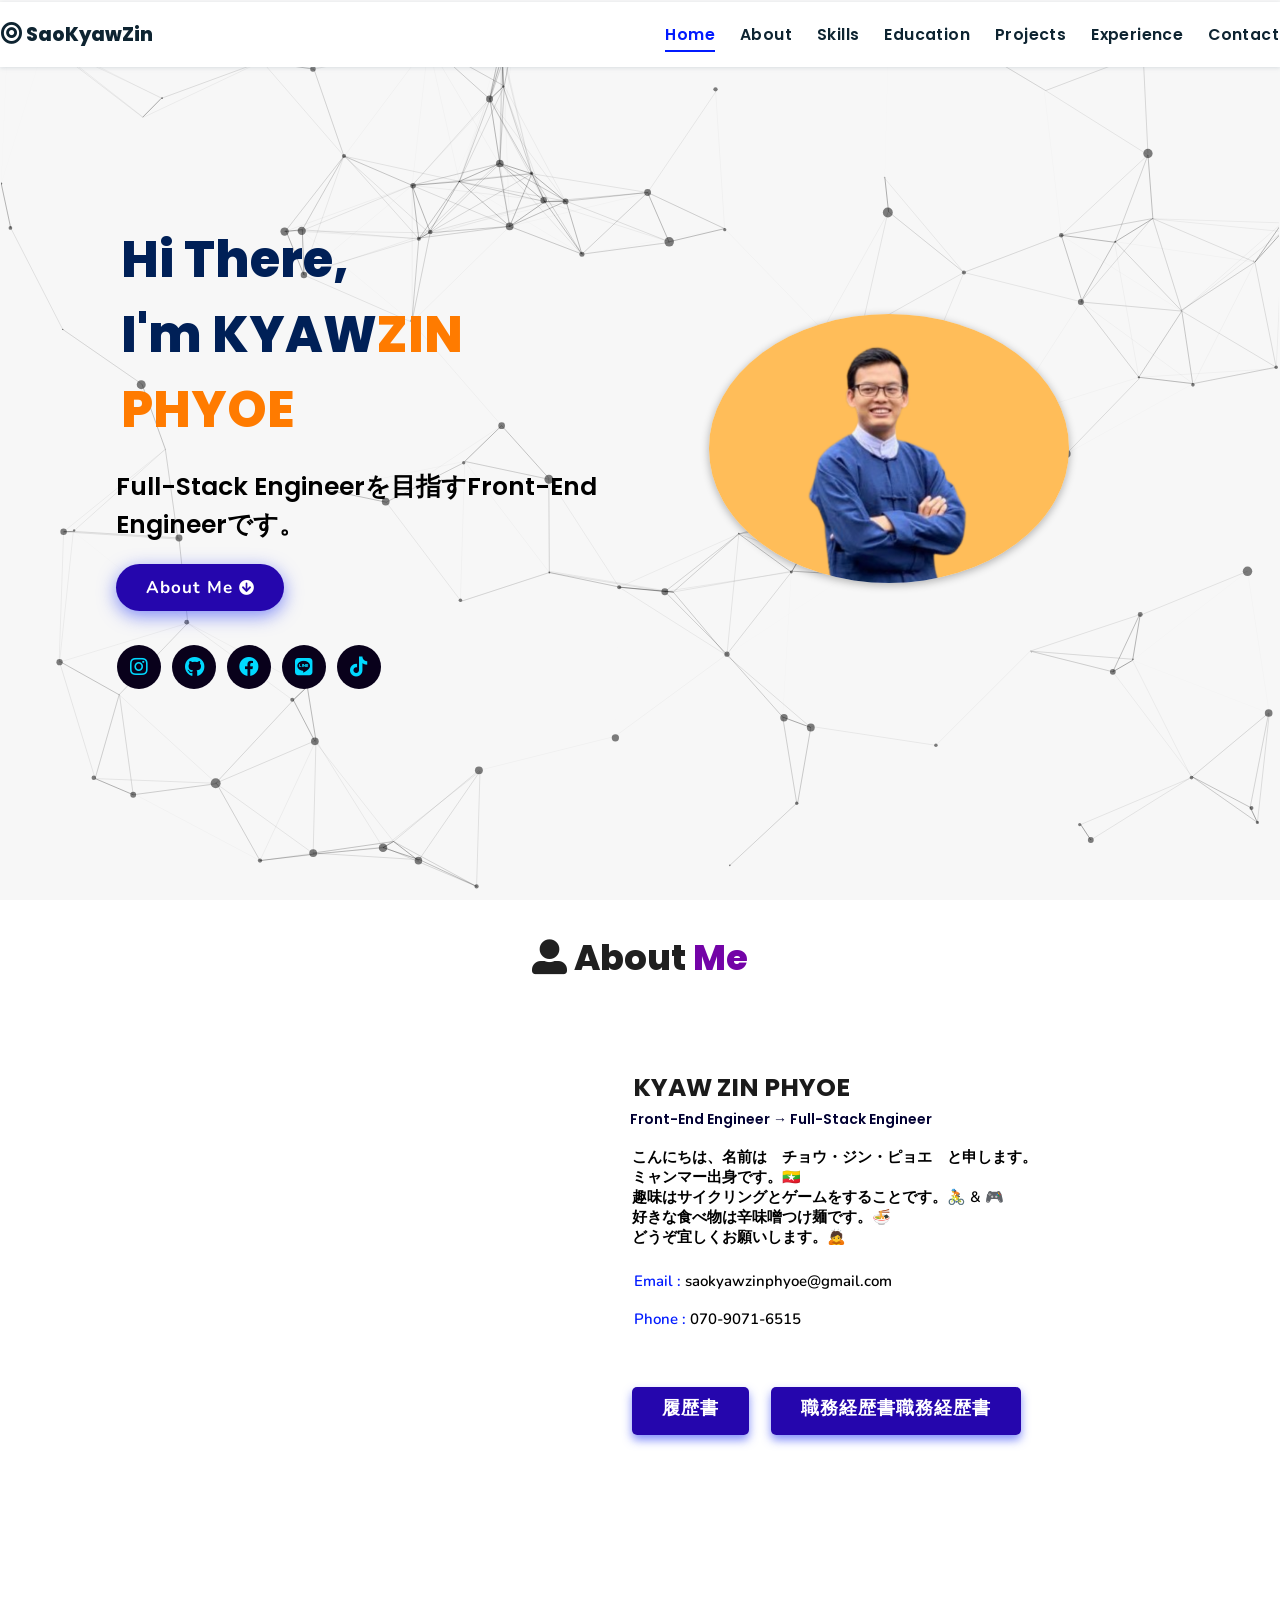
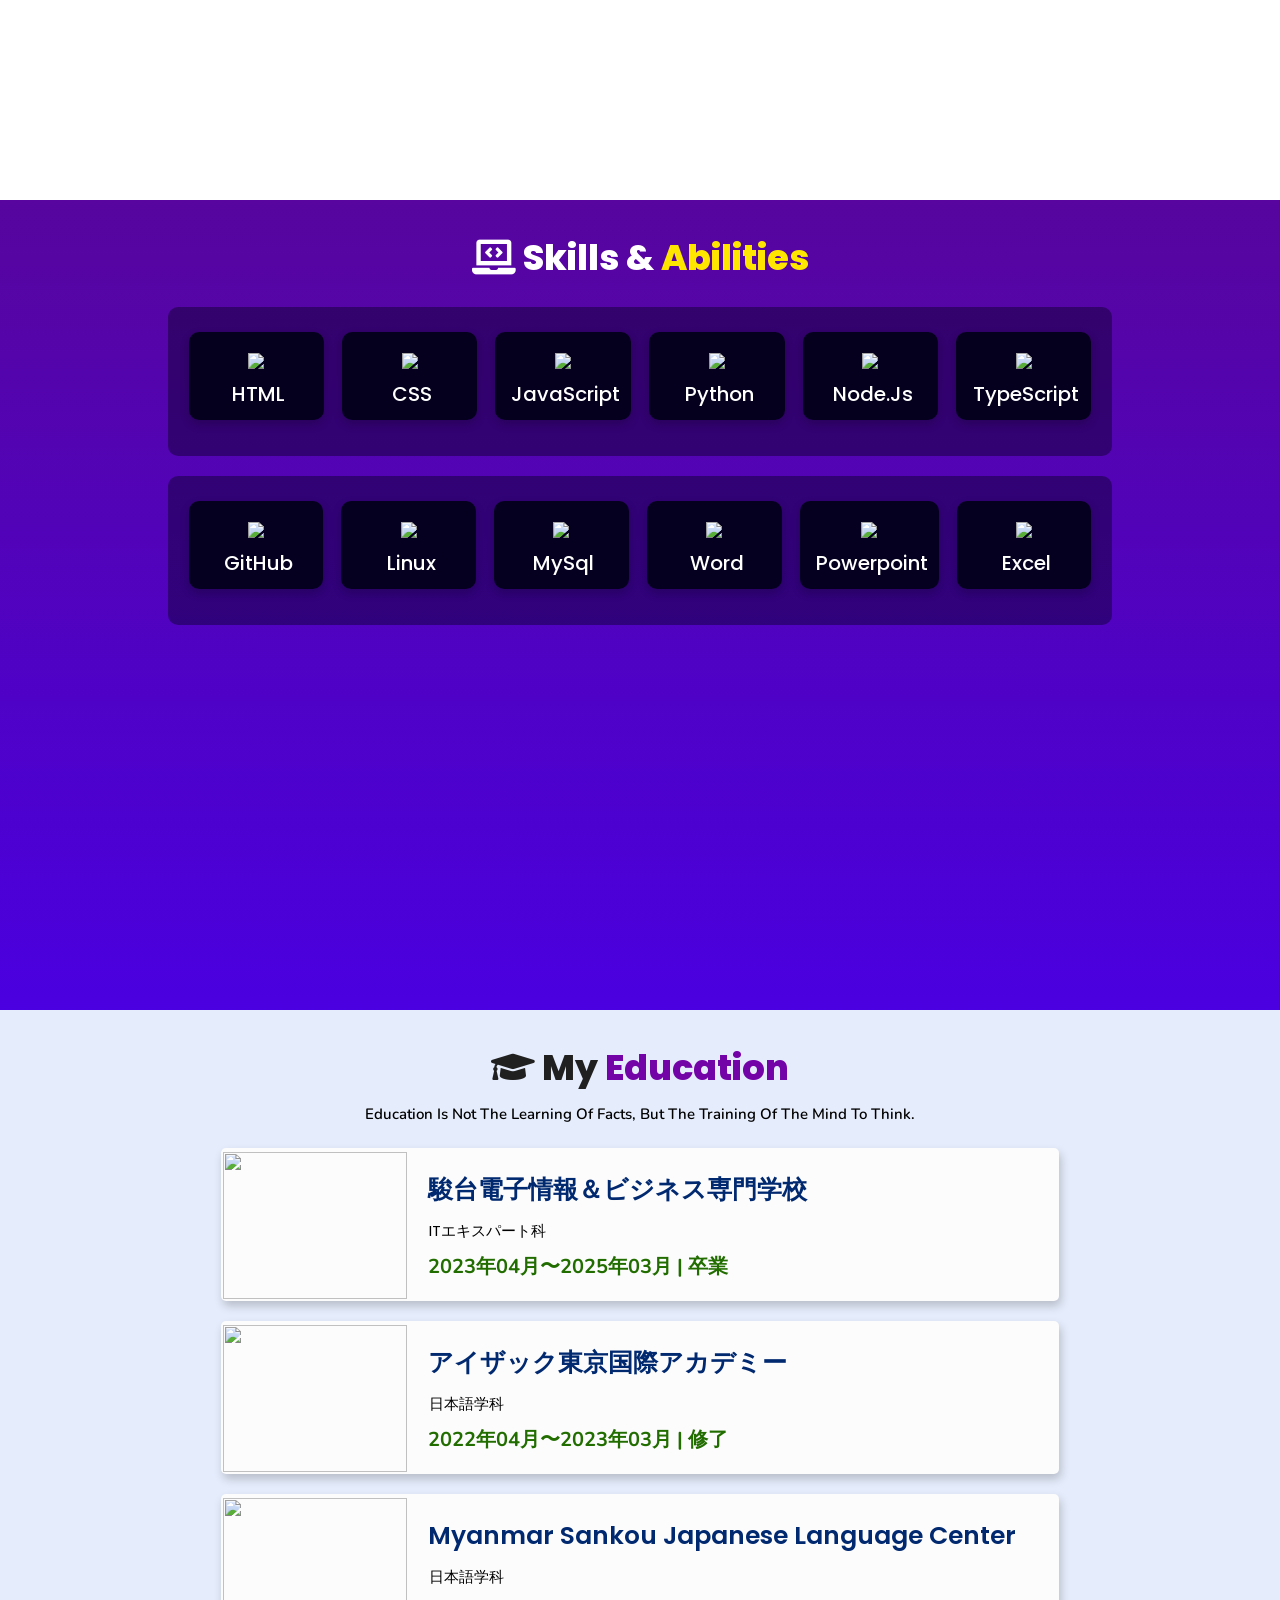
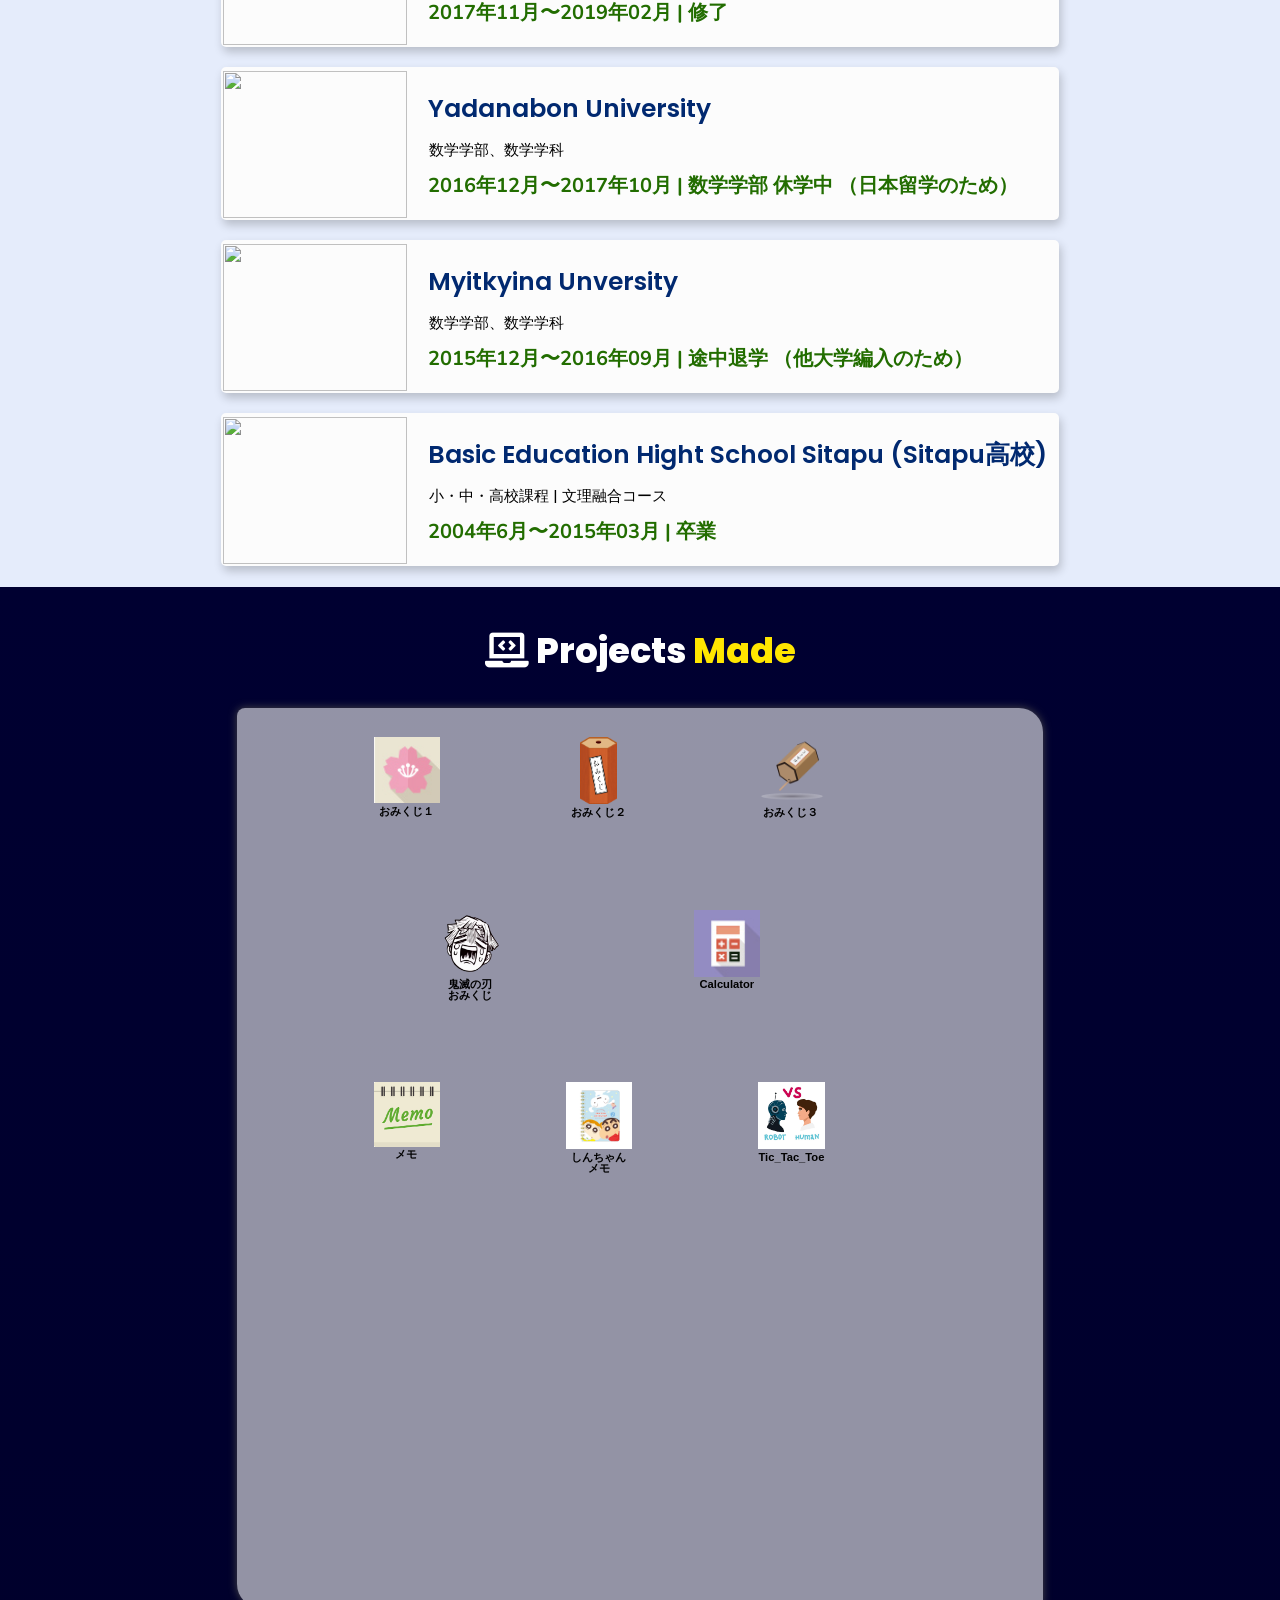
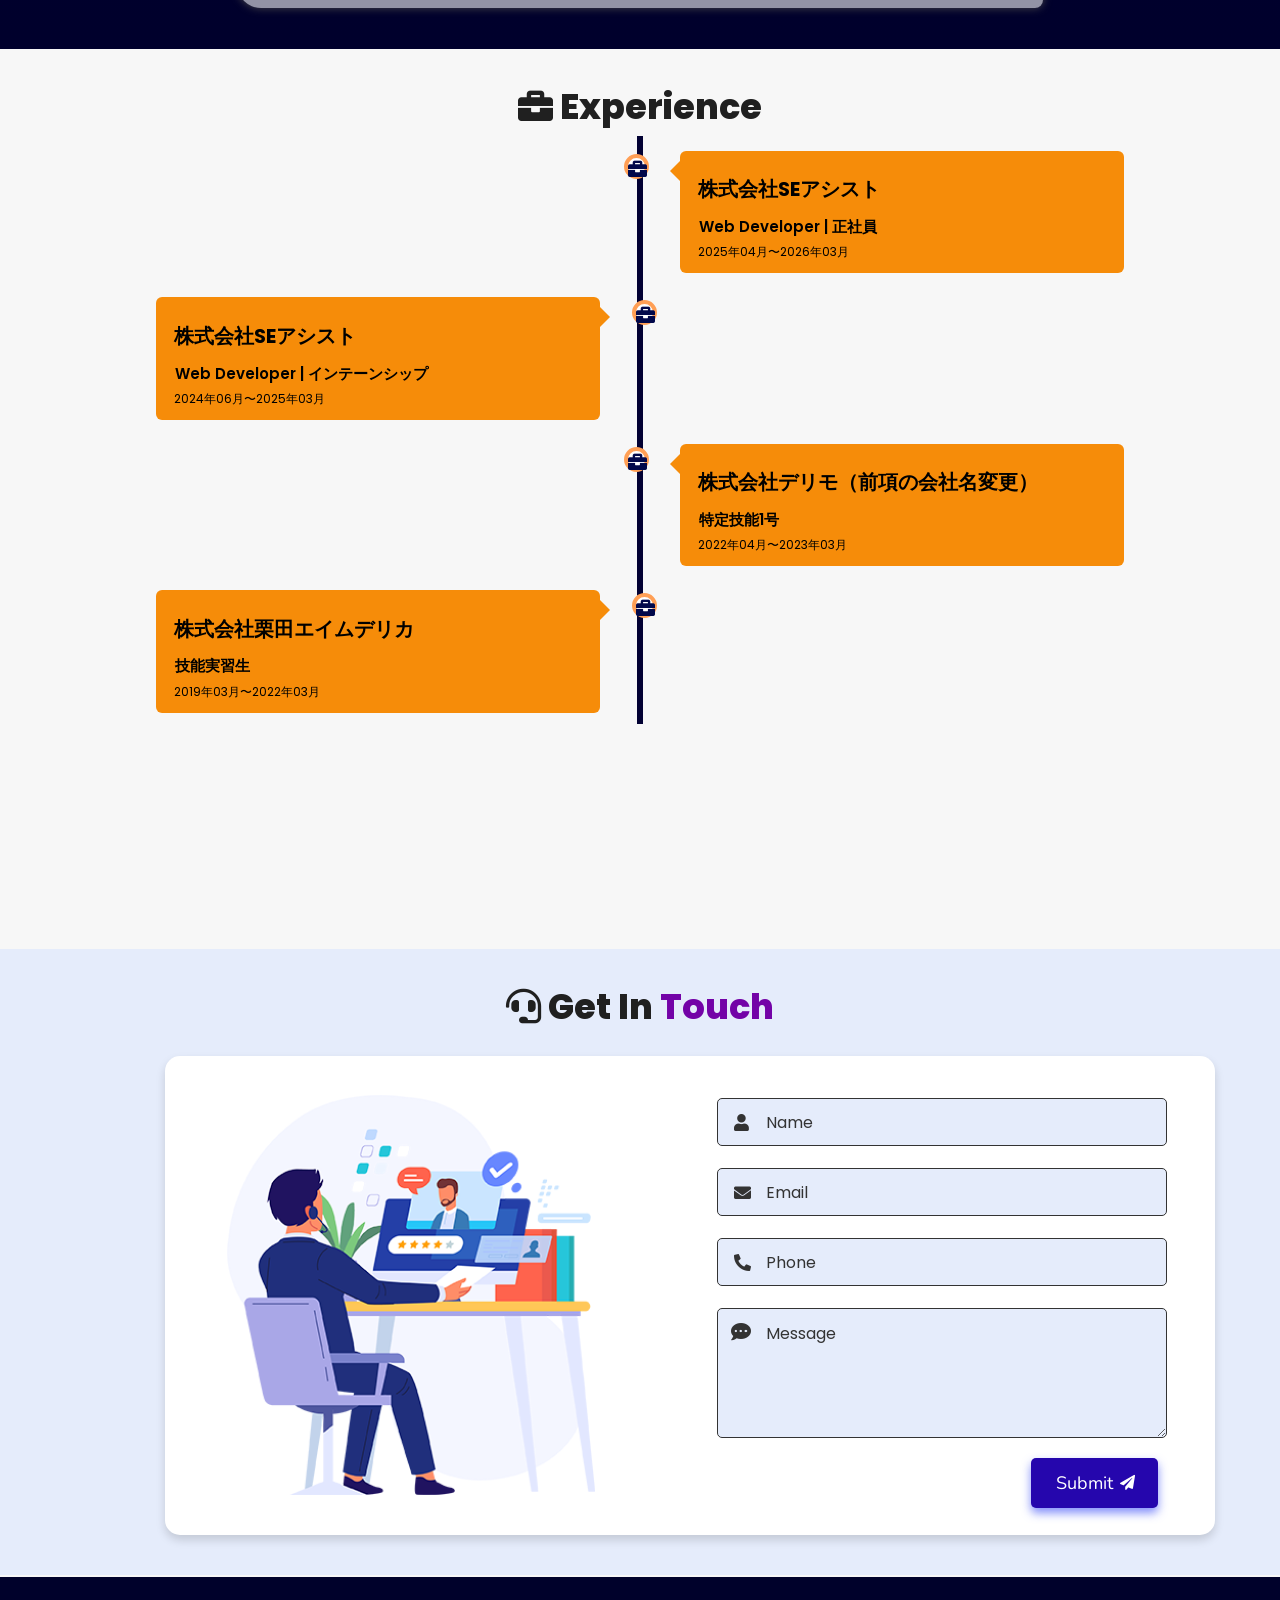
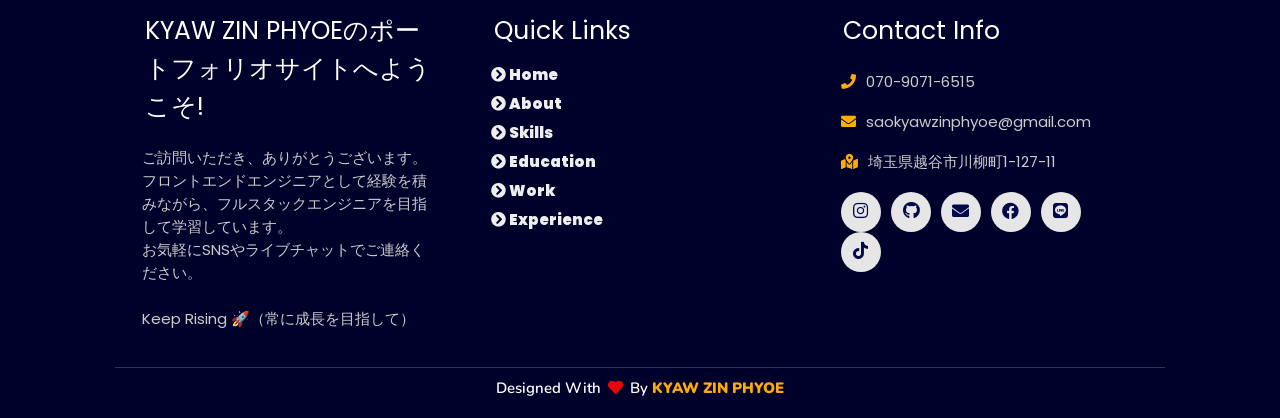
==== index.html @ 9da0c362 "Initial commit" ====
<!DOCTYPE html>
<html lang="en">
<head>
    <meta charset="UTF-8">
    <meta http-equiv="X-UA-Compatible" content="IE=edge">
    <meta name="viewport" content="width=device-width, initial-scale=1.0">
    <meta name="description" content="Welcome to KYAW ZIN PHYOE's Portfolio. FrontEnd Web Developer" />
    <!-- Custom CSS -->
    <link rel="stylesheet" href="./assets/css/style.css">
    <!-- Font Awesome -->
    <link rel="stylesheet" href="https://cdnjs.cloudflare.com/ajax/libs/font-awesome/5.15.3/css/all.min.css" integrity="sha512-iBBXm8fW90+nuLcSKlbmrPcLa0OT92xO1BIsZ+ywDWZCvqsWgccV3gFoRBv0z+8dLJgyAHIhR35VZc2oM/gI1w==" crossorigin="anonymous" referrerpolicy="no-referrer" />
    <link rel="stylesheet" href="./top_page/css/index.css">
    <!-- Favicon -->
    <link id='favicon' rel="shortcut icon" href="./assets/images/favicon.png" type="image/x-png">
    <title>Portfolio | KYAW ZIN PHYOE</title>
</head>
<body oncontextmenu="return false">

<!-- navbar starts -->
<header>
  <a href="/" class="logo">
    <i class="fas fa-bullseye"></i> 
    SaoKyawZin
  </a>

        <div id="menu" class="fas fa-bars"></div>
        <nav class="navbar">
            <ul>
            <li><a class="active" href="#home">Home</a></li>
            <li><a href="#about">About</a></li>
            <li><a href="#skills">Skills</a></li>
            <li><a href="#education">Education</a></li>
            <li><a href="#work">Projects</a></li>
            <li><a href="#experience">Experience</a></li>
            <li><a href="#contact">Contact</a></li>
            </ul>
        </nav>
</header>
<!-- navbar ends -->


<!-- hero section starts -->
<section class="home" id="home">
    <div id="particles-js"></div>

    <div class="content">
    <h2>Hi There,<br/> I'm KYAW<span>ZIN PHYOE</span></h2>
    <p>Full-Stack Engineerを目指すFront-End Engineerです。</p>
    <a href="#about" class="btn"><span>About Me</span>
      <i class="fas fa-arrow-circle-down"></i>
    </a>
    <div class="socials">
        <ul class="social-icons">
          <li><a class="instagram" aria-label="Instagram" href="https://www.instagram.com/saokyaw.zin?igsh=MTBOZHk5NzBsZmxtdQ%3D%3D&utm_source=qr" target="_blank"><i class="fab fa-instagram"></i></a></li> 
          <li><a class="github" aria-label="GitHub" href="https://github.com/SaoKyaw" target="_blank"><i class="fab fa-github"></i></a></li>
          <li><a class="facebook" aria-label="Facebook" href="https://www.facebook.com/share/17QAQ5AjKb/?mibextid=wwXIfr" target="_blank"><i class="fab fa-facebook"></i></a></li>
          <li><a class="line" aria-label="Line" href="https://line.me/ti/p/~saokyawzin1998" target="_blank"><i class="fab fa-line"></i></a></li>
          <li><a class="tiktok" aria-label="TikTok" href="https://www.tiktok.com/@saokk33" target="_blank"><i class="fab fa-tiktok"></i></a></li>
        </ul>
      </div>
    </div>
<div class="image">
    <img draggable="false" class="tilt" src="./assets/images/saokyawzinphyoe1.png" alt="">
</div>
</section>
<!-- hero section ends -->


<!-- about section starts -->
<section class="about" id="about">
    <h2 class="heading"><i class="fas fa-user-alt"></i> About <span>Me</span></h2>
    
    <div class="row">

    <div class="image">
        <img draggable="false" class="tilt" src="./assets/images/profile.heic" alt="">
    </div>
    <div class="content">
        <h3>KYAW ZIN PHYOE</h3>
        <span class="tag">Front-End Engineer → Full-Stack Engineer</span>
        
        <p>こんにちは、名前は　チョウ・ジン・ピョエ　と申します。<br>
           ミャンマー出身です。🇲🇲<br>
           趣味はサイクリングとゲームをすることです。🚴 & 🎮<br>
           好きな食べ物は辛味噌つけ麺です。🍜<br>
           どうぞ宜しくお願いします。🙇
        </p>
        
        <div class="box-container">
            <div class="box">
              <p><span> email : </span> saokyawzinphyoe@gmail.com</p>
              <p><span> phone : </span> 070-9071-6515</p>
            </div>
        </div>
        
        <div class="resume-container">
          <div class="resumebtn">
            <a href="assets/documents/チョウジンピョエ履歴書 .pdf" target="_blank" class="btn"><span>履歴書</span></a>
          </div>
          <div class="resumebtn">
            <a href="assets/documents/チョウジンピョエ職務経歴書 .pdf" target="_blank" class="btn"><span>職務経歴書職務経歴書</span></a>
          </div>
        </div>
        
    </div>
    </div>
</section>
<!-- about section ends -->

<!-- skills section starts -->
<section class="skills" id="skills">

    <h2 class="heading"><i class="fas fa-laptop-code"></i> Skills & <span>Abilities</span></h2>

    <div class="container">
          <div class="row" id="skillsContainer">
            
            <div class="bar">
              <div class="info">
                <img src="https://img.icons8.com/color/48/000000/html.png">
                <span>HTML</span>
              </div>
            </div>

            <div class="bar">
              <div class="info">
                <img src="https://img.icons8.com/color/48/000000/css.png"/>
                <span>CSS</span>
              </div>
            </div>

            <div class="bar">
              <div class="info">
                <img src="https://img.icons8.com/color/48/000000/javascript.png"/>
                <span>JavaScript</span>
              </div>
            </div>

            <div class="bar">
              <div class="info">
                <img src="https://img.icons8.com/color/48/000000/python.png"/>
                <span>Python</span>
              </div>
            </div>

            <div class="bar">
              <div class="info">
                <img src="https://img.icons8.com/color/48/000000/nodejs.png"/>
                <span>Node.js</span>
              </div>
            </div>

            <div class="bar">
              <div class="info">
                <img src="https://img.icons8.com/color/48/000000/typescript.png"/>
                <span>TypeScript</span>
              </div>
            </div>
            
      </div> 
    </div>
    <div class="container">
      <div class="row" id="skillsContainer">
    
        <div class="bar">
          <div class="info">
            <img src="https://img.icons8.com/color/48/000000/github.png"/>
            <span>GitHub</span>
          </div>
        </div>

        <div class="bar">
          <div class="info">
            <img src="https://img.icons8.com/color/48/000000/linux.png"/>
            <span>Linux</span>
          </div>
        </div>

        <div class="bar">
          <div class="info">
            <img src="https://img.icons8.com/color/48/000000/mysql.png"/>
            <span>MySql</span>
          </div>
        </div>

        <div class="bar">
          <div class="info">
            <img src="https://img.icons8.com/color/48/000000/word.png"/>
            <span>Word</span>
          </div>
        </div>

        <div class="bar">
          <div class="info">
            <img src="https://img.icons8.com/color/48/000000/powerpoint.png"/>
            <span>Powerpoint</span>
          </div>
        </div>

        <div class="bar">
          <div class="info">
            <img src="https://img.icons8.com/color/48/000000/excel.png"/>
            <span>Excel</span>
          </div>
        </div>
      </div>
    </div>
</section>
<!-- skills section ends -->


<!-- education section starts -->
<section class="education" id="education">

  <h1 class="heading"><i class="fas fa-graduation-cap"></i> My <span>Education</span></h1>

    <p class="qoute">Education is not the learning of facts, but the training of the mind to think.</p>

    <div class="box-container">

      <div class="box">
        <div class="image">
        <img draggable="false" src="https://www.sundai-it.ac.jp/international-jp/image/top/feature/feature-06.jpg" alt="">
        </div>
        <div class="content">
        <h3>駿台電子情報＆ビジネス専門学校</h3>
        <p>ITエキスパート科</p>
        <h4>2023年04月〜2025年03月 | 卒業</h4>
        </div>
      </div>

      <div class="box">
        <div class="image">
        <img draggable="false" src="https://koshigaya.icaschool.jp/manage/wp-content/themes/design/img/og-image.jpg" alt="">
        </div>
        <div class="content">
        <h3>アイザック東京国際アカデミー</h3>
        <p>日本語学科</p>
        <h4>2022年04月〜2023年03月 | 修了</h4>
        </div>
      </div>

      <div class="box">
        <div class="image">
        <img draggable="false" src="http://myanmarsankou.com/_skins/free/img/video.jpg" alt="">
        </div>
        <div class="content">
        <h3>Myanmar Sankou Japanese Language Center</h3>
        <p>日本語学科</p>
        <h4>2017年11月〜2019年02月 | 修了</h4>
        </div>
      </div>

      <div class="box">
        <div class="image">
        <img draggable="false" src="https://ydnbu.edu.mm/wp-content/uploads/2021/06/1621398731580.jpg" alt="">
        </div>
        <div class="content">
        <h3>Yadanabon University</h3>
        <p>数学学部、数学学科</p>
        <h4>2016年12月〜2017年10月 | 数学学部 休学中 （日本留学のため）</h4>
        </div>
      </div>

    <div class="box">
        <div class="image">
        <img draggable="false" src="https://kachinnews.com/wp-content/uploads/2019/07/24-jul-19-2.jpg" alt="">
        </div>
        <div class="content">
        <h3>Myitkyina Unversity</h3>
        <p>数学学部、数学学科</p>
        <h4>2015年12月〜2016年09月 | 途中退学 （他大学編入のため）</h4>
        </div>
    </div>

    <div class="box">
      <div class="image">
      <img draggable="false" src="https://cdn-image.npnewsmm.com/applications/npnews-mm/news_articles/62dae0c83a60e410f2721fc5/banner-62dae0c83a60e410f2721fc5-x800.jpg" alt="">
      </div>
      <div class="content">
      <h3>Basic Education Hight School Sitapu (Sitapu高校)</h3>
      <p>小・中・高校課程 | 文理融合コース</p>
      <h4>2004年6月〜2015年03月 | 卒業</h4>
      </div>
    </div>

</div>
</section>
<!-- education section ends -->


<!-- work project section starts -->
<section class="work" id="work">

  <h2 class="heading"><i class="fas fa-laptop-code"></i> Projects <span>Made</span></h2>

  <div class="box-container">
      
      <!-- 作成したアプリ -->
      <section class="container01">
        <div class = "game">
          <div class="container01-01">
            <div class="item01">
              <a href="top_page/omikuji 9/omikuji.html" title="おみくじ９"><img src="top_page/img/sakura.jpg" alt="おみくじ１"><br>おみくじ１</a>
            </div>
            <div class="item01">
              <a href="top_page/omikuji 10a/omikuji.html" title="おみくじ10a"><img src="top_page/img/omikuji2.png" alt="おみくじ２" class="img_omikuji2"><br>おみくじ２</a>
            </div>
            <div class="item01">
              <a href="top_page/omikuji 10c/omikuji.html" title="おみくじ10c"><img src="top_page/img/omikuji3.png" alt="おみくじ３"><br>おみくじ３</a>
            </div>  
          </div>
  
          <div class="container01-02">
            <div class="item01">
              <a href="top_page/omikuji_kimetsu/omikuji_kimetsu.html" title="鬼滅の刃"><img src="top_page/img/zenitsu.png" alt="鬼滅の刃おみくじ"><br>鬼滅の刃<br>おみくじ</a>
            </div>
            <div class="item01">
              <a href="top_page/02_calculator/calculator_button.html" title="02_calculator"><img src="top_page/img/calc.jpg" alt="02_calculator"><br>calculator</a>
            </div>
          </div>
            
          <div class="container01-03">
            <div class="item01">
              <a href="top_page/04_10memo/memo.html" title="04_10memo"><img src="top_page/img/memo.jpg" alt="04_10memo"><br>メモ</a>
            </div>
            <div class="item01">
              <a href="top_page/memo_shinnchan_edition/memo.html" title="shinnchan_edition"><img src="top_page/img/shinn_memo.png" alt="shinnchan_edition"><br>しんちゃん　メモ</a>
            </div>
            <div class="item01">
              <a href="top_page/05_09_tic_tac_toe/game.html" title="05_09_tic_tac_toe"><img src="top_page/img/tac_tac_toe.png" alt="05_09_tic_tac_toe"><br>Tic_Tac_Toe</a>
            </div>
          </div>
        
        </div>
  
        <div class="filler01"></div>
      </section>

</div>

</section>
<!-- work project section ends -->

<!-- experience section starts -->
<section class="experience" id="experience">

  <h2 class="heading"><i class="fas fa-briefcase"></i> Experience </h2>

  <div class="timeline">

    <div class="container right">
      <div class="content">
        <div class="tag">
          <h2>株式会社SEアシスト</h2>
        </div>
        <div class="desc">
            <h3>Web Developer | 正社員</h3>
            <p>2025年04月〜2026年03月</p>
        </div>
      </div>
    </div>

    <div class="container left">
      <div class="content">
        <div class="tag">
          <h2>株式会社SEアシスト</h2>
        </div>
        <div class="desc">
            <h3>Web Developer | インテーンシップ</h3>
            <p>2024年06月〜2025年03月</p>
        </div>
      </div>
    </div>

    <div class="container right">
      <div class="content">
        <div class="tag">
          <h2>株式会社デリモ（前項の会社名変更）</h2>
        </div>
        <div class="desc">
            <h3>特定技能1号</h3>
            <p>2022年04月〜2023年03月</p>
        </div>
      </div>
    </div>

    <div class="container left">
      <div class="content">
        <div class="tag">
          <h2>株式会社栗田エイムデリカ</h2>
        </div>
        <div class="desc">
            <h3>技能実習生</h3>
            <p>2019年03月〜2022年03月</p>
        </div>
      </div>
    </div>
  </div>

</div>

</section>
<!-- experience section ends -->

<!-- contact section starts -->
<section class="contact" id="contact">
  
  <h2 class="heading"><i class="fas fa-headset"></i> Get in <span>Touch</span></h2>

  <div class="container">
    <div class="content">
      <div class="image-box">
        <img draggable="false" src="./assets/images/contact1.png" alt="">
      </div>
    <form id="contact-form">
      
      <div class="form-group">
        <div class="field">
          <input type="text" name="form_name" placeholder="Name" required>
          <i class='fas fa-user'></i>
        </div>
        <div class="field">
          <input type="text" name="form_email" placeholder="Email" required>
          <i class='fas fa-envelope'></i>
        </div>
        <div class="field">
          <input type="text" name="form_phone" placeholder="Phone">
          <i class='fas fa-phone-alt'></i>
        </div>
        <div class="message">
        <textarea placeholder="Message" name="form_message" required></textarea>
        <i class="fas fa-comment-dots"></i>
        </div>
        </div>
      <div class="button-area">
        <button type="submit">
          Submit <i class="fa fa-paper-plane"></i></button>
      </div>
    </form>
  </div>
  </div>
</section>
<!-- contact section ends -->


<!-- footer section starts -->
<section class="footer">

  <div class="box-container">

      <div class="box">
          <h3>KYAW ZIN PHYOEのポートフォリオサイトへようこそ!</h3>
          <p>ご訪問いただき、ありがとうございます。<br>
            フロントエンドエンジニアとして経験を積みながら、フルスタックエンジニアを目指して学習しています。<br>
            お気軽にSNSやライブチャットでご連絡ください。<br>
            <br/> Keep Rising 🚀（常に成長を目指して）</p>
      </div>

      <div class="box">
          <h3>quick links</h3>
          <a href="#home"><i class="fas fa-chevron-circle-right"></i> home</a>
          <a href="#about"><i class="fas fa-chevron-circle-right"></i> about</a>
          <a href="#skills"><i class="fas fa-chevron-circle-right"></i> skills</a>
          <a href="#education"><i class="fas fa-chevron-circle-right"></i> education</a>
          <a href="#work"><i class="fas fa-chevron-circle-right"></i> work</a>
          <a href="#experience"><i class="fas fa-chevron-circle-right"></i> experience</a>
      </div>

      <div class="box">
          <h3>contact info</h3>
          <p> <i class="fas fa-phone"></i>070-9071-6515</p>
          <p> <i class="fas fa-envelope"></i>saokyawzinphyoe@gmail.com</p>
          <p> <i class="fas fa-map-marked-alt"></i>埼玉県越谷市川柳町1-127-11</p>
          <div class="share">
              <a href="https://www.instagram.com/saokyaw.zin?igsh=MTBOZHk5NzBsZmxtdQ%3D%3D&utm_source=qr" class="fab fa-instagram" aria-label="Instagram" target="_blank"></a>
              <a href="https://github.com/SaoKyaw" class="fab fa-github" aria-label="GitHub" target="_blank"></a>
              <a href="mailto:saokyawzinphyoe@gmail.com" class="fas fa-envelope" aria-label="Mail" target="_blank"></a>
              <a href="https://www.facebook.com/share/17QAQ5AjKb/?mibextid=wwXIfr" class="fab fa-facebook" aria-label="Facebook" target="_blank"></a>
              <a href="https://line.me/ti/p/~saokyawzin1998" class="fab fa-line" aria-label="Line" target="_blank"></a>
              <a href="https://www.tiktok.com/@saokk33" class="fab fa-tiktok" aria-label="TikTok" target="_blank"></a>
          </div>
      </div>
  </div>

  <h1 class="credit">Designed with <i class="fa fa-heart pulse"></i> by <a href="https://line.me/ti/p/~saokyawzin1998"> KYAW ZIN PHYOE</a></h1>

</section>
<!-- footer section ends -->


<!-- scroll top btn -->
<a href="#home" aria-label="ScrollTop" class="fas fa-angle-up" id="scroll-top"></a>
<!-- scroll back to top -->


<!-- ==== ALL MAJOR JAVASCRIPT CDNS STARTS ==== -->
<!-- jquery cdn -->
<script src="https://cdnjs.cloudflare.com/ajax/libs/jquery/3.6.0/jquery.min.js" integrity="sha512-894YE6QWD5I59HgZOGReFYm4dnWc1Qt5NtvYSaNcOP+u1T9qYdvdihz0PPSiiqn/+/3e7Jo4EaG7TubfWGUrMQ==" crossorigin="anonymous" referrerpolicy="no-referrer"></script>

<!-- typed.js cdn -->
<script src="https://cdnjs.cloudflare.com/ajax/libs/typed.js/2.0.5/typed.min.js" integrity="sha512-1KbKusm/hAtkX5FScVR5G36wodIMnVd/aP04af06iyQTkD17szAMGNmxfNH+tEuFp3Og/P5G32L1qEC47CZbUQ==" crossorigin="anonymous" referrerpolicy="no-referrer"></script>

<!-- particle.js links -->
<script src="./assets/js/particles.min.js"></script>
<script src="./assets/js/app.js"></script>

<!-- vanilla tilt.js links -->
<script src="https://cdnjs.cloudflare.com/ajax/libs/vanilla-tilt/1.7.0/vanilla-tilt.min.js" integrity="sha512-SttpKhJqONuBVxbRcuH0wezjuX+BoFoli0yPsnrAADcHsQMW8rkR84ItFHGIkPvhnlRnE2FaifDOUw+EltbuHg==" crossorigin="anonymous" referrerpolicy="no-referrer"></script>

<!-- scroll reveal anim -->
<script src="https://unpkg.com/scrollreveal"></script>

<script
      type="text/javascript"
      src="https://cdn.jsdelivr.net/npm/emailjs-com@3/dist/email.min.js"
    ></script>

<!-- ==== ALL MAJOR JAVASCRIPT CDNS ENDS ==== -->

<script src="./assets/js/script.js"></script>

</body>
</html>
---- assets/css/style.css ----
@import url("https://fonts.googleapis.com/css2?family=Poppins:wght@400;600;700&display=swap");
@import url("https://fonts.googleapis.com/css2?family=Nunito:ital,wght@0,300;0,400;0,600;0,700;1,300;1,400&display=swap");

* {
  margin: 0;
  padding: 0;
  box-sizing: border-box;
  text-decoration: none;
  outline: none;
  border: none;
  text-transform: capitalize;
  transition: all 0.2s linear;
}
html {
  font-size: 62.5%;
  overflow-x: hidden;
  scroll-behavior: smooth;
}
body {
  background: #f7f7f7;
  font-family: "Poppins", sans-serif;
}

*::selection {
  background: #2b3dda;
  color: #fff;
}

html {
  font-size: 62.5%;
  overflow-x: hidden;
}
html::-webkit-scrollbar {
  width: 0.8rem;
}
html::-webkit-scrollbar-track {
  background: rgb(235, 202, 245);
}
html::-webkit-scrollbar-thumb {
  background: #420177;
}

/* pre loader start */
.loader-container {
  position: fixed;
  top: 0;
  left: 0;
  z-index: 10000;
  background: #e6eff1;
  display: flex;
  align-items: center;
  justify-content: center;
  height: 100%;
  width: 100%;
}
.loader-container.fade-out {
  top: -120%;
}
/* pre loader end */

/* navbar starts */
header {
  position: fixed;
  top: 0;
  left: 0;
  right: 0;
  z-index: 1000;
  display: flex;
  align-items: center;
  justify-content: space-between;
  padding: 1.7rem 10%;
  height: 6.5rem;
  background-color: #fff;
  box-shadow: 0 1px 4px rgba(146, 161, 176, 0.3);
}
section {
  min-height: 100vh;
  padding: 2rem 9%;
}
.heading {
  font-size: 3.5rem;
  color: rgb(32, 32, 32);
  font-weight: 800;
  text-align: center;
}
.heading span {
  color: rgb(115, 3, 167);
}
header .logo {
  font-size: 1.9rem;
  font-weight: 800;
  text-decoration: none;
  color: #0e2431;
}
header .logo i {
  font-size: 2.2rem;
}
header .logo:hover {
  color: #fc8c05;
}
header .navbar ul {
  list-style: none;
  display: flex;
  justify-content: center;
  align-items: center;
}
header .navbar li {
  margin-left: 2.5rem;
}
header .navbar ul li a {
  font-size: 1.57rem;
  color: #0e2431;
  font-weight: 600;
  text-decoration: none;
  letter-spacing: 0.04rem;
  transition: 0.2s;
}
header .navbar ul li a.active,
header .navbar ul li a:hover {
  color: #011aff;
  border-bottom: 0.2rem solid #011aff;
  padding: 0.5rem 0;
}
/* navbar ends */

/* hamburger icon starts*/
#menu {
  font-size: 3rem;
  cursor: pointer;
  color: rgb(24, 2, 63);
  display: none;
}
@media (max-width: 768px) {
  #menu {
    display: block;
  }
  header .navbar {
    position: fixed;
    top: 6.5rem;
    right: -120%;
    width: 75%;
    height: 100%;
    text-align: left;
    align-items: flex-start;
    background-color: #0e0f31;
  }
  header .navbar ul {
    flex-flow: column;
    padding: 1rem;
  }
  header .navbar ul li {
    text-align: center;
    width: 100%;
    margin: 1rem 0;
    border-radius: 0.5rem;
    width: 26rem;
  }
  header .navbar ul li a {
    display: block;
    padding: 1rem;
    text-align: left;
    color: #fff;
    font-size: 2rem;
  }
  header .navbar ul li a.active,
  header .navbar ul li a:hover {
    padding: 1rem;
    color: #fff;
    border-radius: 0.5rem;
    border-bottom: 0.5rem solid #011aff;
  }
  .fa-times {
    transform: rotate(180deg);
  }
  header .navbar.nav-toggle {
    right: 0;
  }
}
/* hamburger icon ends */

/* hero section starts*/
.home {
  position: relative;
  display: flex;
  flex-wrap: wrap;
  gap: 1.5rem;
  min-height: 100vh;
  align-items: center;
}
.home #particles-js {
  position: absolute;
  top: 0;
  left: 0;
  height: 100%;
  width: 100%;
}
.home::before {
  content: "";
  position: absolute;
  top: 0;
  left: 0;
  height: 100%;
  width: 100%;
}
.home .content {
  flex: 1 1 40rem;
  padding-top: 1rem;
  z-index: 1;
}
.home .image {
  flex: 1 1 40rem;
  z-index: 1;
}
.home .image img {
  width: 70%;
  margin-left: 6rem;
  border-radius: 50%;
  box-shadow: 0 2px 8px rgba(0, 0, 0, 0.3);
  cursor: pointer;
}
.home .image img:hover {
  box-shadow: 0 5px 15px rgba(0, 0, 0, 0.5);
}
.home .content h2 {
  font-size: 5rem;
  font-weight: 800;
  color: #002057;
}
.home .content h2 span {
  font-size: 5rem;
  font-weight: 800;
  color: #ff7b00;
}
.home .content p {
  font-size: 2.5rem;
  color: #000;
  font-weight: 600;
  padding: 1rem 0;
}
.home .content p span {
  font-size: 2.5rem;
  color: rgb(148, 8, 8);
  font-weight: 600;
  padding: 1rem 0;
}
.home .btn {
  margin-top: 1rem;
  position: absolute;
  line-height: 0;
  padding: 1.6rem 3rem;
  border-radius: 4em;
  transition: 0.5s;
  color: #fff;
  background: #2506ad;
  box-shadow: 0px 5px 18px rgba(48, 68, 247, 0.6);
  font-family: "Nunito", sans-serif;
}
.home .btn span {
  font-weight: 700;
  font-size: 1.7rem;
  letter-spacing: 0.1rem;
}
.home .btn i {
  margin-left: 0.3rem;
  font-size: 1.5rem;
  transition: 0.3s;
}
.home .btn:hover {
  background: #1a047e;
}
.home .btn:hover i {
  transform: translateX(5px);
}
/* social icons start */
.socials {
  position: relative;
  margin-top: 9rem;
}
.socials .social-icons {
  padding-left: 0;
  margin-bottom: 0;
  list-style: none;
}
.socials .social-icons li {
  display: inline-block;
  margin-bottom: 14px;
}
.social-icons a {
  font-size: 2rem;
  display: inline-block;
  line-height: 44px;
  color: #00d9ff;
  background-color: #09011b;
  width: 44px;
  height: 44px;
  text-align: center;
  margin-right: 8px;
  border-radius: 100%;
  -webkit-transition: all 0.2s linear;
  -o-transition: all 0.2s linear;
  transition: all 0.2s linear;
}
.social-icons a:active,
.social-icons a:focus,
.social-icons a:hover {
  color: #fff;
  background-color: #0685da;
}
.social-icons a.github:hover {
  background-color: #0e0e0e;
}
.social-icons a.line:hover {
  background-color: #25d33f;
}
.social-icons a.instagram:hover {
  background-color: #dd10a3;
}
.social-icons a.tiktok:hover {
  background-color: #070707;
}
.social-icons a.facebook:hover {
  background-color: #094fdde1;
}
/* social icons end */

/* hero media queries starts*/
@media (max-width: 450px) {
  .home .btn {
    margin: 4rem 0;
  }
  .socials {
    margin-top: 12rem;
  }
  .home .image img {
    margin-top: -12rem;
  }
  .home .content p {
    font-size: 2.2rem;
  }
  .home .content p span {
    font-size: 2.2rem;
  }
}
/* hero media queries ends*/
/* hero section end */

/* about section starts */
.about {
  background: rgb(255, 255, 255);
}
.about .row {
  display: flex;
  flex-direction: row;
  gap: 2rem;
  flex-wrap: wrap;
  padding: 4rem;
}
.about .row .image {
  text-align: center;
  flex: 1 1 35rem;
}
.about .row .image img {
  margin: 4rem;
  width: 30rem;
  height: auto;
  border-radius: 5%;
  box-shadow: 0 5px 10px rgba(0, 0, 0, 0.6);
  mix-blend-mode: luminosity;
  transition: 0.3s;
  cursor: pointer;
}
.about .row .image img:hover {
  mix-blend-mode: normal;
}
.about .row .content {
  flex: 1 1 45rem;
  padding: 3rem;
}
.about .row .content h3 {
  color: rgb(27, 27, 27);
  font-size: 2.5rem;
}
.about .row .content .tag {
  font-size: 1.4rem;
  color: #020133;
  font-weight: 600;
  margin-top: 1rem;
}
.about .row .content p {
  font-size: 1.5rem;
  margin-top: 1.5rem;
  font-family: "Nunito";
  font-weight: 600;
  text-transform: none;
}
.about .row .content .box-container {
  display: flex;
  flex-wrap: wrap;
  gap: 1.5rem;
  font-family: "Nunito";
  font-weight: 600;
}
.about .row .content .box-container .box p {
  text-transform: none;
}
.about .row .content .box-container .box p span {
  color: #011aff;
}
.resume-container {
  display: flex;
  gap: 20px; /* ボタン間の間隔 */
  align-items: center;
}
.resumebtn {
  margin-top: 6rem;
}
.resumebtn .btn {
  padding: 1.7rem 3rem;
  border-radius: 0.5em;
  transition: 0.3s;
  color: #fff;
  background: #2506ad;
  box-shadow: 0px 5px 10px rgba(48, 68, 247, 0.6);
  font-family: "Nunito", sans-serif;
}
.resumebtn .btn span {
  font-weight: 600;
  font-size: 1.8rem;
  letter-spacing: 0.1rem;
}
.resumebtn .btn i {
  margin-left: 0.3rem;
  font-size: 1.2rem;
  transition: 0.3s;
}
.resumebtn .btn:hover {
  background: #1a047e;
}
.resumebtn .btn:hover i {
  transform: translateX(5px);
}
/* about media queries starts*/
@media screen and (max-width: 600px) {
  .about .row .image {
    margin-top: 2rem;
  }
  .about .row .image img {
    margin: 0 auto;
    width: 80%;
    mix-blend-mode: normal;
  }
  .about .row {
    padding: 0.5rem;
    margin-bottom: 7rem;
  }
  .about .row .content {
    padding: 1rem;
  }
  .about .row .content .box-container {
    gap: 0;
  }
}
/* about media queries ends*/
/* about section ends */

/* skills section starts */
.skills {
  min-height: 90vh;
  background: linear-gradient(to bottom, #57059e, #4a00e0);
}
.skills h2 {
  color: #fff;
}
.skills .heading span {
  color: rgb(255, 230, 0);
}
.skills .container {
  background: rgba(0, 0, 22, 0.4);
  color: #fff;
  border-radius: 1rem;
  padding: 2rem;
  width: 90%;
  margin: auto;
  margin-top: 2rem;
}
.skills .container .row {
  display: grid;
  grid-template-columns: repeat(6, 1fr);
  flex-wrap: wrap;
  gap: 1.8rem;
}
.skills .container .bar {
  margin-bottom: 15px;
  padding: 10px;
  border-radius: 1rem;
  box-shadow: 0 4px 10px rgba(0, 0, 0, 0.2);
  background: rgba(0, 0, 22, 0.9);
  transition: 0.2s;
}
.skills .container .bar:hover {
  box-shadow: 0 8px 10px rgba(0, 2, 68, 0.8) !important;
  background-color: rgba(0, 0, 0, 0.9) !important;
}
.skills .container .bar .info {
  display: flex;
  flex-direction: column;
  align-items: center;
  gap: 1rem;
  margin-top: 1rem;
}
.skills .container .bar .info i {
  font-size: 4rem;
}
.skills .container .bar .info span {
  font-size: 2rem;
  font-weight: 500;
  font-family: "Poppins";
  margin-left: 0.5rem;
}
/* skills media queries starts*/
@media screen and (max-width: 600px) {
  .skills .container {
    padding: 0;
    margin: 0;
  }
  .skills .container .row {
    grid-template-columns: repeat(2, 1fr);
    margin: 1rem;
    padding: 2rem 0.2rem 2rem 0.2rem;
    gap: 1rem;
  }
  .skills .container {
    margin-top: 5px;
    width: 100%;
  }
}
/* skills media queries ends*/
/* skills section ends */

/* education section starts */
.education {
  background: #e5ecfb;
  min-height: 80vh;
}
.education .qoute {
  font-size: 1.5rem;
  text-align: center;
  font-family: "Nunito", sans-serif;
  font-weight: 600;
  margin-top: 0.5rem;
}
.education .box-container {
  display: flex;
  flex-wrap: wrap;
  justify-content: center;
  align-items: center;
  flex-direction: column;
}
.education .box-container .box {
  display: flex;
  flex-direction: row;
  width: 80%;
  border-radius: 0.5rem;
  box-shadow: 0.2rem 0.5rem 1rem rgba(0, 0, 0, 0.2);
  text-align: center;
  position: relative;
  margin-top: 2rem;
  overflow: hidden;
  transition: 0.3s;
  background: rgb(252, 252, 252);
}
.education .box-container .box:hover {
  transform: scale(1.03);
  box-shadow: 1rem 0.5rem 1.2rem rgba(0, 0, 0, 0.3);
}
.education .box-container .box .image {
  flex: 1 1 20rem;
  width: 100%;
}
.education .box-container .box img {
  object-fit: cover;
  position: relative;
  width: 100%;
  height: 100%;
}
.education .box-container .box .content {
  position: relative;
  display: flex;
  flex-direction: column;
  padding: 1rem;
  flex-wrap: wrap;
  flex: 1 1 70rem;
}
.education .box-container .box .content h3 {
  font-size: 2.5rem;
  color: #012970;
  padding: 0.5rem 0;
  font-weight: 600;
  text-align: left;
  margin-left: 1rem;
}
.education .box-container .box .content p {
  font-size: 1.5rem;
  margin-left: 1rem;
  text-align: left;
}
.education h4 {
  font-size: 2rem;
  color: rgb(34, 109, 0);
  text-align: left;
  margin: 1rem;
  font-family: "Nunito", sans-serif;
  font-weight: 700;
}

/* education media queries starts*/
@media screen and (max-width: 600px) {
  .education .box-container .box {
    flex-direction: column;
    width: 100%;
  }
  .education .box-container .box .image {
    width: 100%;
    height: 25rem;
  }
  .education .box-container .box img {
    width: 100%;
  }
  .education .box-container .box .content {
    position: relative;
    display: flex;
    flex-direction: column;
    padding: 1rem;
    flex-wrap: wrap;
    flex: 0;
  }
  .education .btns {
    margin-top: 2rem;
    margin-left: 1rem;
    margin-right: 1rem;
    flex-wrap: wrap;
  }
}
/* education media queries ends*/
/* education section ends */

/* work section starts */
.work {
  /* background: #010124; */
  background: linear-gradient(to bottom, #000031, #00002c);
}
.work h2 {
  color: #fff;
  padding: 1rem;
}
.work .heading span {
  color: rgb(255, 230, 0);
}
.work .box-container {
  display: flex;
  flex-wrap: wrap;
  gap: 1.5rem;
  margin: 2rem;
}
.work .box-container .box {
  flex: 1 1 30rem;
  border-radius: 0.5rem;
  box-shadow: 0 0.5rem 1rem rgba(0, 0, 0, 0.1);
  position: relative;
  overflow: hidden;
  height: 30rem;
}
.work .box-container .box img {
  height: 100%;
  width: 100%;
  object-fit: cover;
}
.work .box-container .box .content {
  height: 100%;
  width: 100%;
  position: absolute;
  top: 85%;
  left: 0;
  background: rgba(255, 255, 255, 0.9);
  display: flex;
  flex-direction: column;
}
.work .box-container .box .content .tag {
  display: flex;
  flex-direction: row;
  justify-content: space-between;
  align-items: center;
  height: 4.5rem;
  width: 100%;
  padding-left: 1rem;
  background: #ffd900;
}
.work .box-container .box .content .tag h3 {
  font-size: 2rem;
}
.work .box-container .box:hover .content {
  top: 25%;
}
.work .desc {
  margin: 2rem;
  display: flex;
  flex-direction: column;
  justify-content: center;
}
.work .desc p {
  font-size: 1.5rem;
}
.work .desc .btns {
  display: flex;
  justify-content: space-between;
  width: 100%;
  margin-top: 2rem;
}
.work .desc .btns .btn {
  line-height: 0;
  display: inline;
  padding: 1.5rem 2.5rem;
  border-radius: 0.5rem;
  font-size: 1.5rem;
  color: #fff;
  background: rgb(12, 12, 12);
  margin-right: 2rem;
}
.work .desc .btns .btn:hover {
  background: #310ae0f5;
}
.work .viewall {
  display: flex;
  justify-content: center;
}
.work .viewall .btn {
  position: relative;
  line-height: 0;
  padding: 1.6rem 3rem;
  border-radius: 0.5em;
  transition: 0.5s;
  color: rgb(255, 255, 255);
  font-weight: 700;
  border: 2px solid #fff;
  box-shadow: 0px 5px 10px rgba(65, 84, 241, 0.4);
  text-align: center;
}
.work .viewall .btn span {
  font-weight: 600;
  font-size: 1.7rem;
  font-family: "Nunito", sans-serif;
}
.work .viewall .btn i {
  margin-left: 0.3rem;
  font-size: 1.5rem;
  transition: 0.3s;
}
.work .viewall .btn:hover {
  background: #fff;
  color: #000;
}
.work .viewall .btn:hover i {
  transform: translateX(5px);
}
/* work section ends */

/* experience section starts */
.experience .timeline {
  position: relative;
  max-width: 1200px;
  margin: 0 auto;
}
.experience .timeline::after {
  content: "";
  position: absolute;
  width: 6px;
  background: #020133;
  top: 0;
  bottom: 0;
  left: 50%;
  margin-left: -3px;
  z-index: -2;
}
.experience .container {
  padding: 10px 40px;
  position: relative;
  background-color: inherit;
  width: 50%;
}
/*circles on timeline*/
.experience .container::after {
  content: "\f0b1";
  position: absolute;
  width: 25px;
  height: 25px;
  right: -17px;
  background-color: rgb(255, 255, 255);
  border: 4px solid #ff9f55;
  top: 15px;
  border-radius: 50%;
  z-index: 100;
  font-size: 1.89rem;
  text-align: center;
  font-weight: 600;
  color: #02094b;
  font-family: "Font Awesome\ 5 Free";
}
.experience .left {
  left: 0;
}
.experience .right {
  left: 50%;
}
/* arrows pointing right */
.experience .left::before {
  content: " ";
  height: 0;
  position: absolute;
  top: 22px;
  width: 0;
  z-index: 1;
  right: 30px;
  border: medium solid #f68c09;
  border-width: 10px 0 10px 10px;
  border-color: transparent transparent transparent #f68c09;
}
/* arrows pointing left  */
.experience .right::before {
  content: " ";
  height: 0;
  position: absolute;
  top: 22px;
  width: 0;
  z-index: 1;
  left: 30px;
  border: medium solid #f68c09;
  border-width: 10px 10px 10px 0;
  border-color: transparent #f68c09 transparent transparent;
}
.experience .right::after {
  left: -16px;
}
.experience .content {
  background-color: #f68c09;
  position: relative;
  border-radius: 6px;
}
.experience .content .tag {
  font-size: 1.3rem;
  padding-top: 1.5rem;
  padding-left: 1.5rem;
}
.experience .content .desc {
  margin-left: 1.5rem;
  padding-bottom: 1rem;
}
.experience .content .desc h3 {
  font-size: 1.5rem;
  font-weight: 600;
}
.experience .content .desc p {
  font-size: 1.2rem;
}
/* view all button
.morebtn {
  display: flex;
  justify-content: center;
}
.morebtn .btn {
  position: relative;
  line-height: 0;
  padding: 1.6rem 3rem;
  border-radius: 0.5em;
  transition: 0.5s;
  color: #fff;
  background: #2506ad;
  box-shadow: 0px 5px 10px rgba(48, 68, 247, 0.6);
  text-align: center;
}
.morebtn .btn span {
  font-weight: 600;
  font-size: 1.7rem;
  font-family: "Nunito", sans-serif;
}
.morebtn .btn i {
  margin-left: 0.3rem;
  font-size: 1.5rem;
  transition: 0.3s;
}
.morebtn .btn:hover {
  background: #1a047e;
}
.morebtn .btn:hover i {
  transform: translateX(5px);
} */

/* Media queries - Responsive timeline on screens less than 600px wide */
@media screen and (max-width: 600px) {
  .experience {
    min-height: 80vh;
  }
  .experience .timeline {
    margin-top: 2rem;
  }
  .experience .timeline::after {
    left: 31px;
  }
  .experience .container {
    width: 100%;
    padding-left: 8rem;
    padding-right: 2rem;
  }
  .experience .container::after {
    font-size: 2.2rem;
  }
  .experience .container::before {
    left: 61px;
    border: medium solid #f68c09;
    border-width: 10px 10px 10px 0;
    border-color: transparent #f68c09 transparent transparent;
  }
  .experience .left::after {
    left: 15px;
  }
  .experience .right::after {
    left: 15px;
  }
  .experience .right {
    left: 0%;
  }
  .morebtn {
    margin-top: 3rem;
  }
}
/* experience media queries ends */
/* experience section ends */

/* contact section starts */
.contact {
  background: #e5ecfb;
  min-height: 60vh;
}
.contact .container {
  max-width: 1050px;
  width: 100%;
  background: #fff;
  border-radius: 1.5rem;
  margin: 2rem 5rem;
  box-shadow: 0 5px 10px rgba(0, 0, 0, 0.15);
}
.contact .container .content {
  display: flex;
  align-items: center;
  justify-content: space-between;
  padding: 2.5rem 2rem;
}
.contact .content .image-box {
  max-width: 60%;
  margin-left: 4rem;
}
.contact .content .image-box img {
  width: 100%;
  height: 40rem;
  position: relative;
}
.contact .content form {
  width: 45%;
  margin-right: 3.5rem;
}
form .form-group {
  display: flex;
  flex-direction: column;
  justify-content: center;
}
.form-group .field {
  height: 50px;
  display: flex;
  position: relative;
  margin: 1rem;
  width: 100%;
}
form i {
  position: absolute;
  top: 50%;
  left: 18px;
  color: rgb(51, 51, 51);
  font-size: 17px;
  pointer-events: none;
  transform: translateY(-50%);
}
form .field input,
form .message textarea {
  width: 100%;
  height: 100%;
  outline: none;
  padding: 0 16px 0 48px;
  font-size: 16px;
  font-family: "Poppins", sans-serif;
  border-radius: 5px;
  border: 1px solid rgb(51, 51, 51);
  background: #e5ecfb;
}
.field input::placeholder,
.message textarea::placeholder {
  color: rgb(51, 51, 51);
}
.field input:focus,
.message textarea:focus {
  padding-left: 47px;
  border: 2px solid rgb(115, 3, 167);
}
.field input:focus ~ i,
.message textarea:focus ~ i {
  color: rgb(115, 3, 167);
}
form .message {
  position: relative;
  margin: 1rem;
  width: 100%;
}
form .message i {
  top: 25px;
  font-size: 20px;
  left: 15px;
}
form .message textarea {
  min-height: 130px;
  max-height: 230px;
  max-width: 100%;
  min-width: 100%;
  padding: 12px 20px 0 48px;
}
form .message textarea::-webkit-scrollbar {
  width: 0px;
}
form .button-area {
  display: flex;
  float: right;
  flex-direction: row-reverse;
}
.button-area button {
  color: #fff;
  border: none;
  outline: none;
  font-size: 1.8rem;
  cursor: pointer;
  border-radius: 5px;
  padding: 13px 25px;
  background: #2506ad;
  box-shadow: 0px 5px 10px rgba(48, 68, 247, 0.6);
  transition: 0.3s ease;
  font-family: "Nunito", sans-serif;
}
.button-area button:hover {
  background: #421cecf5;
}
.button-area span {
  font-size: 17px;
  padding: 1rem;
  display: none;
}
.button-area button i {
  position: relative;
  top: 6px;
  left: 2px;
  font-size: 1.5rem;
  transition: 0.3s;
  color: #fff;
}
.button-area button:hover i {
  left: 8px;
}
/* contact section media queries starts */
@media (max-width: 900px) {
  .contact {
    min-height: 70vh;
  }
  .contact .container {
    margin: 3rem 0 2rem 0;
  }
  .contact .container .content {
    padding: 18px 12px;
  }
  .contact .content .image-box {
    display: none;
  }
  .contact .content form {
    width: 100%;
    margin-right: 2rem;
  }
}
/* contact section media queries ends */
/* contact section ends */

/* footer section starts */
.footer {
  min-height: auto;
  padding-top: 0;
  background: rgb(0, 1, 43);
}
.footer .box-container {
  display: flex;
  justify-content: center;
  flex-wrap: wrap;
}
.footer .box-container .box {
  flex: 1 1 25rem;
  margin: 2.5rem;
}
.footer .box-container .box h3 {
  font-size: 2.5rem;
  color: #fff;
  padding-bottom: 1rem;
  font-weight: normal;
}
.footer .box-container .box p {
  font-size: 1.5rem;
  color: #ccc;
  padding: 0.7rem 0;
  text-transform: none;
}
.footer .box-container .box p i {
  padding-right: 1rem;
  color: #ffae00;
}
.footer .box-container .box a {
  font-size: 1.5rem;
  color: rgb(238, 238, 238);
  padding: 0.3rem 0;
  display: block;
}
.footer .box-container .box a:hover {
  color: #ffae00;
}
.footer .box-container .box .share {
  display: flex;
  flex-wrap: wrap;
  padding: 1rem 0;
}
.footer .box-container .box .share a {
  height: 4rem;
  width: 4rem;
  padding: 1rem;
  text-align: center;
  border-radius: 5rem;
  font-size: 1.7rem;
  margin-right: 1rem;
  transition: 0.2s;
  background: rgb(230, 230, 230);
  color: #02094b;
  border: none;
}
.footer .box-container .box .share a:hover {
  background: transparent;
  transform: scale(0.98);
  border: 0.1rem solid rgb(180, 178, 178);
  color: #ffae00;
}
.footer .credit {
  padding: 1rem 0 0 0;
  text-align: center;
  font-size: 1.5rem;
  font-family: "Nunito", sans-serif;
  font-weight: 600;
  color: #fff;
  border-top: 0.1rem solid #fff3;
}
.footer .credit a {
  color: #ffae00;
}
.footer .fa {
  color: #e90606;
  margin: 0 0.3rem;
  font-size: 1.5rem;
  animation: pound 0.35s infinite alternate;
}
@-webkit-keyframes pound {
  to {
    transform: scale(1.1);
  }
}
@keyframes pound {
  to {
    transform: scale(1.1);
  }
}
@media (max-width: 450px) {
  .footer .box-container .box {
    margin: 1.5rem;
  }
  .footer .box-container .box p {
    padding: 0.7rem;
  }
  .footer .box-container .box .share a {
    padding: 1.2rem;
  }
}
/* footer section ends */

/* common media queries starts*/
@media (max-width: 450px) {
  html {
    font-size: 55%;
  }
  body {
    padding-right: 0;
  }
  section {
    padding: 2rem;
  }
}
/* common media queries ends*/

/* scroll top starts */
#scroll-top {
  position: fixed;
  top: -140%;
  right: 2rem;
  padding: 1rem 1.5rem;
  font-size: 2rem;
  background: #ffae00;
  color: rgb(13, 0, 44);
  border-radius: 50%;
  transition: 1s linear;
  z-index: 1000;
}
#scroll-top.active {
  top: calc(100% - 12rem);
}
/* scroll top ends */
---- top_page/css/index.css ----
@charset "utf-8";

html {
    /* ブラウザのデフォルトが16px                        */
    /* デフォルトの16pxの代わりに1emが10pxになるように調整 */
    font-size: 62.5%;
}

/* 「*」はユニバーサルセレクタ（すべての要素を対象にするセレクタ）でbox-sizing: border-box;を指定 */
/* この指定（してい）はborderとpaddingをボックスサイズ（widthとheight）の中に含めて算出するので、スタイリングがしやすい*/
*, *::before, *::after {
    box-sizing: border-box;
}

.container01{
    line-height: 1.5;
    color: rgb(73, 72, 72);
    font-size: 1.6rem; /* 16px */
    font-family: "Helvetica Neue",
    Arial,
    "Hiragino Kaku Gothic ProN",
    "Hiragino Sans",
    Meiryo,
    sans-serif;
    text-align: center;
    background-image: url(../img/xxxxxxxx.JPG);
    background-size: cover;
    overflow: hidden;
}

header, footer, h1, h2, h3, p, div, .filler01 {
    margin: 0.2em 0em 0em 0em;
    padding: 0.1em;
}

/*****************************/
/* ページ                    */
/*****************************/
.wrapper {
    position: relative;/*相対位置*/
    max-width: 100vw;  /*すべての要素をbox-sizing:border-boxとしているので全て含めてmin-width:100vwに*/
    min-height: 100vh; /*すべての要素をbox-sizing:border-boxとしているので全て含めてmin-height:100vhに*/
    margin: 0;
    padding: 0;
    padding-bottom: 23px;/*footer+paddingの高さ*/
    text-align: center;
}
/*****************************/
/* セクション(section)        */
/*****************************/
.container01 {
    margin-right: auto;
    margin-left: auto;
    padding-left: 0.5em;
    width: 80%;
    border-radius: 0.5em 1.5em;
    background-color:rgba(245, 245, 245, 0.6);
    box-shadow:0 0 0.5em rgb(73, 72, 72);
}
main > p {
    font: 1.2em bold;
}

/*****************************/
/* アンカー(anchor)           */
/*****************************/
a {
    color: black;
    font-weight: 900;
    text-decoration: none;
        /* https://developer.mozilla.org/ja/docs/Web/CSS/text-decoration */
}

/* mouseoverでグレースケール */
a:hover{
    opacity: 0.5;
    filter: grayscale(100%);
}

/*****************************/
/* container  item           */
/*****************************/
.container01-01 , .container01-02, .container01-03 , .container01-04 {
    display: flex;
        /*https://developer.mozilla.org/ja/docs/Web/CSS/CSS_Flexible_Box_Layout*/
    flex-wrap:wrap;
        /*https://developer.mozilla.org/ja/docs/Web/CSS/flex-wrap*/
    justify-content: space-evenly;
        /*https://developer.mozilla.org/ja/docs/Web/CSS/justify-content*/
    font-size: 0.7em;
}

.item01{
    position: relative;
    width: 6em;
    height: 15em;
    margin: 0;
    line-height: 1em;
    overflow: hidden;
}

.item02{
    position: relative;
    width: 6em;
    height: 12em;
    margin: 0;
    line-height: 1em;
    overflow: hidden;
}

.item01 img, .item02 img{
    width: 6em;
    height: auto;
}

.item01 .img_omikuji2{
    width: auto;
    height: 6em;
    overflow: hidden;
}

/*****************************/
/* フッター                   */
/*****************************/
footer> p {
    position: absolute;/*←絶対位置*/
    bottom: 5px; /*下に固定*/
    width: 100%;
    margin: 0px;
    padding: 1px;
    color: whitesmoke;
    font: 1em Rajdhani;
    text-align: center;
    background: rgba(1, 24, 31, 0.7);
}
/*******************************************************/
/* レスポンシブ対応　メディアクエリを使ってCSSを切り替える */
/* https://www.design-memo.com/coding/css-media-queries */
/* mobileのときのスタイル */
/*******************************************************/
@media screen and (max-width: 480px) {
    body{
        background-size: auto 1000px;
    }
}
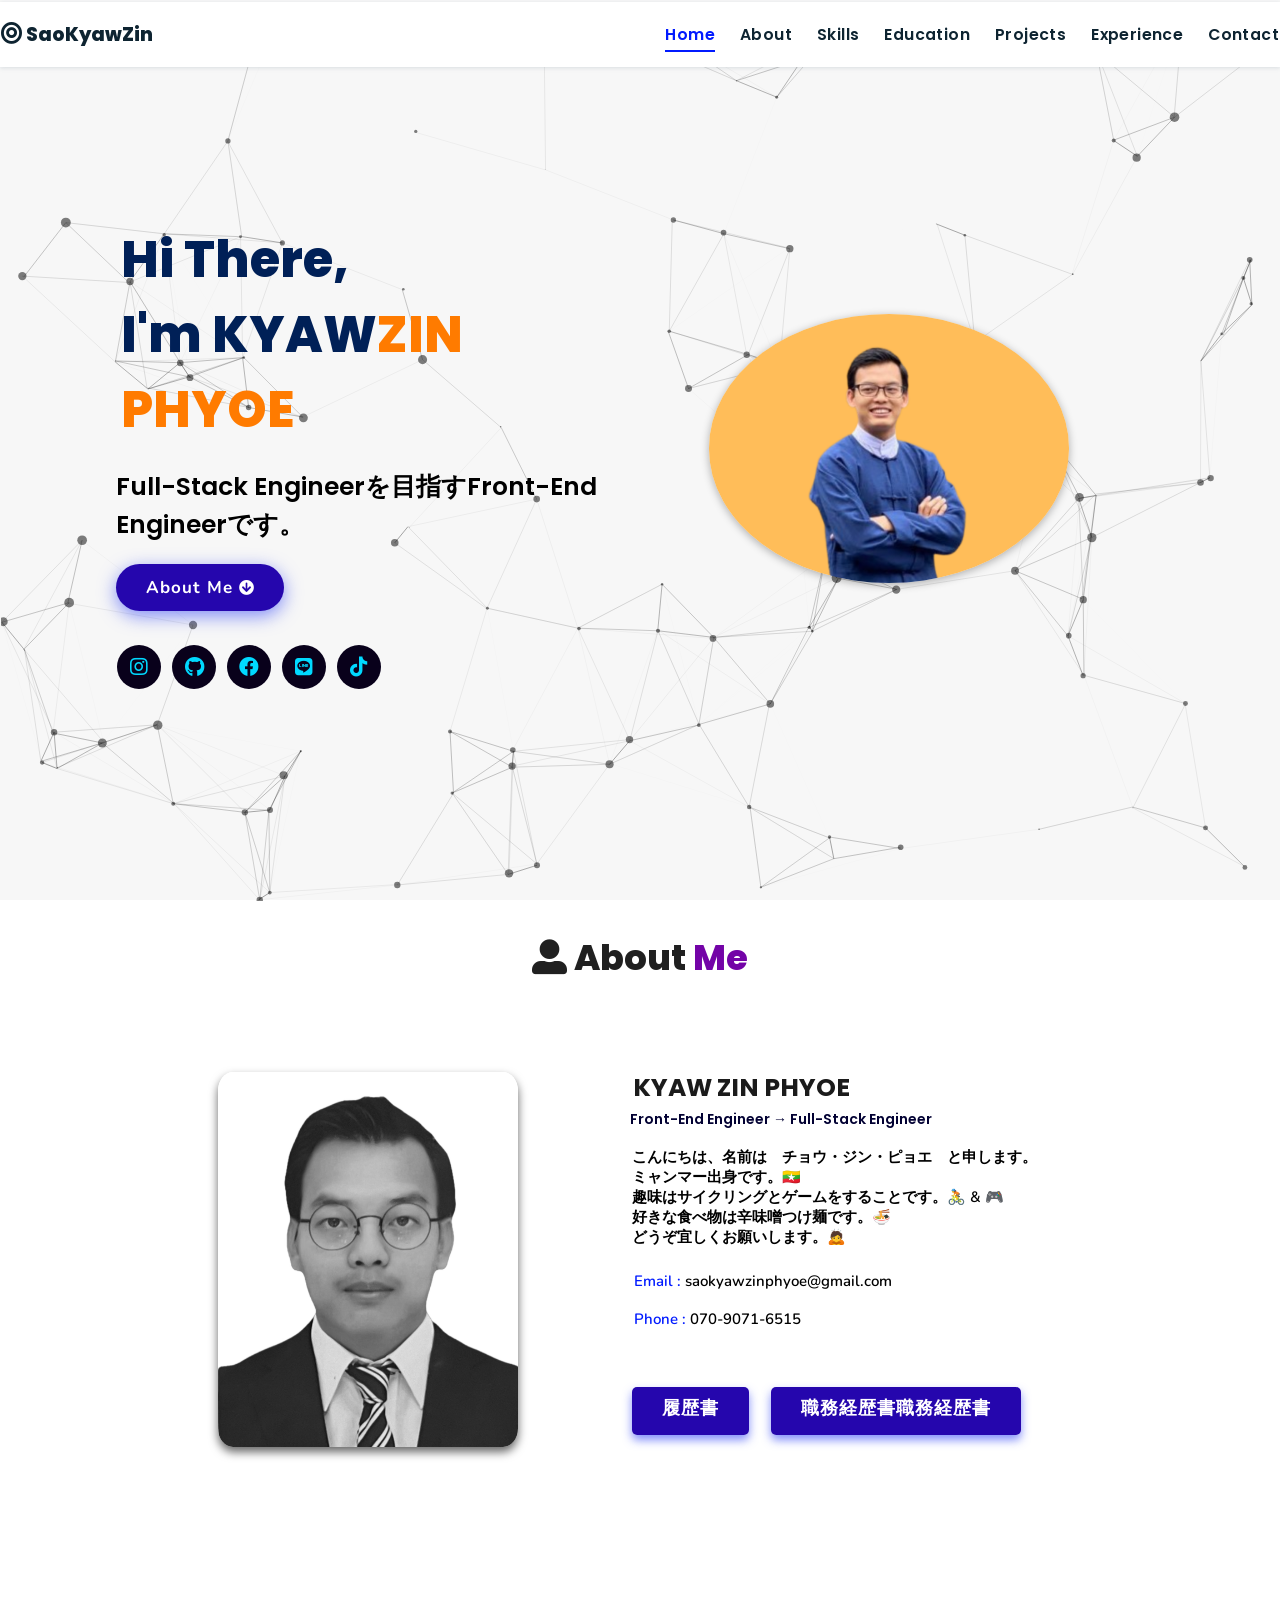
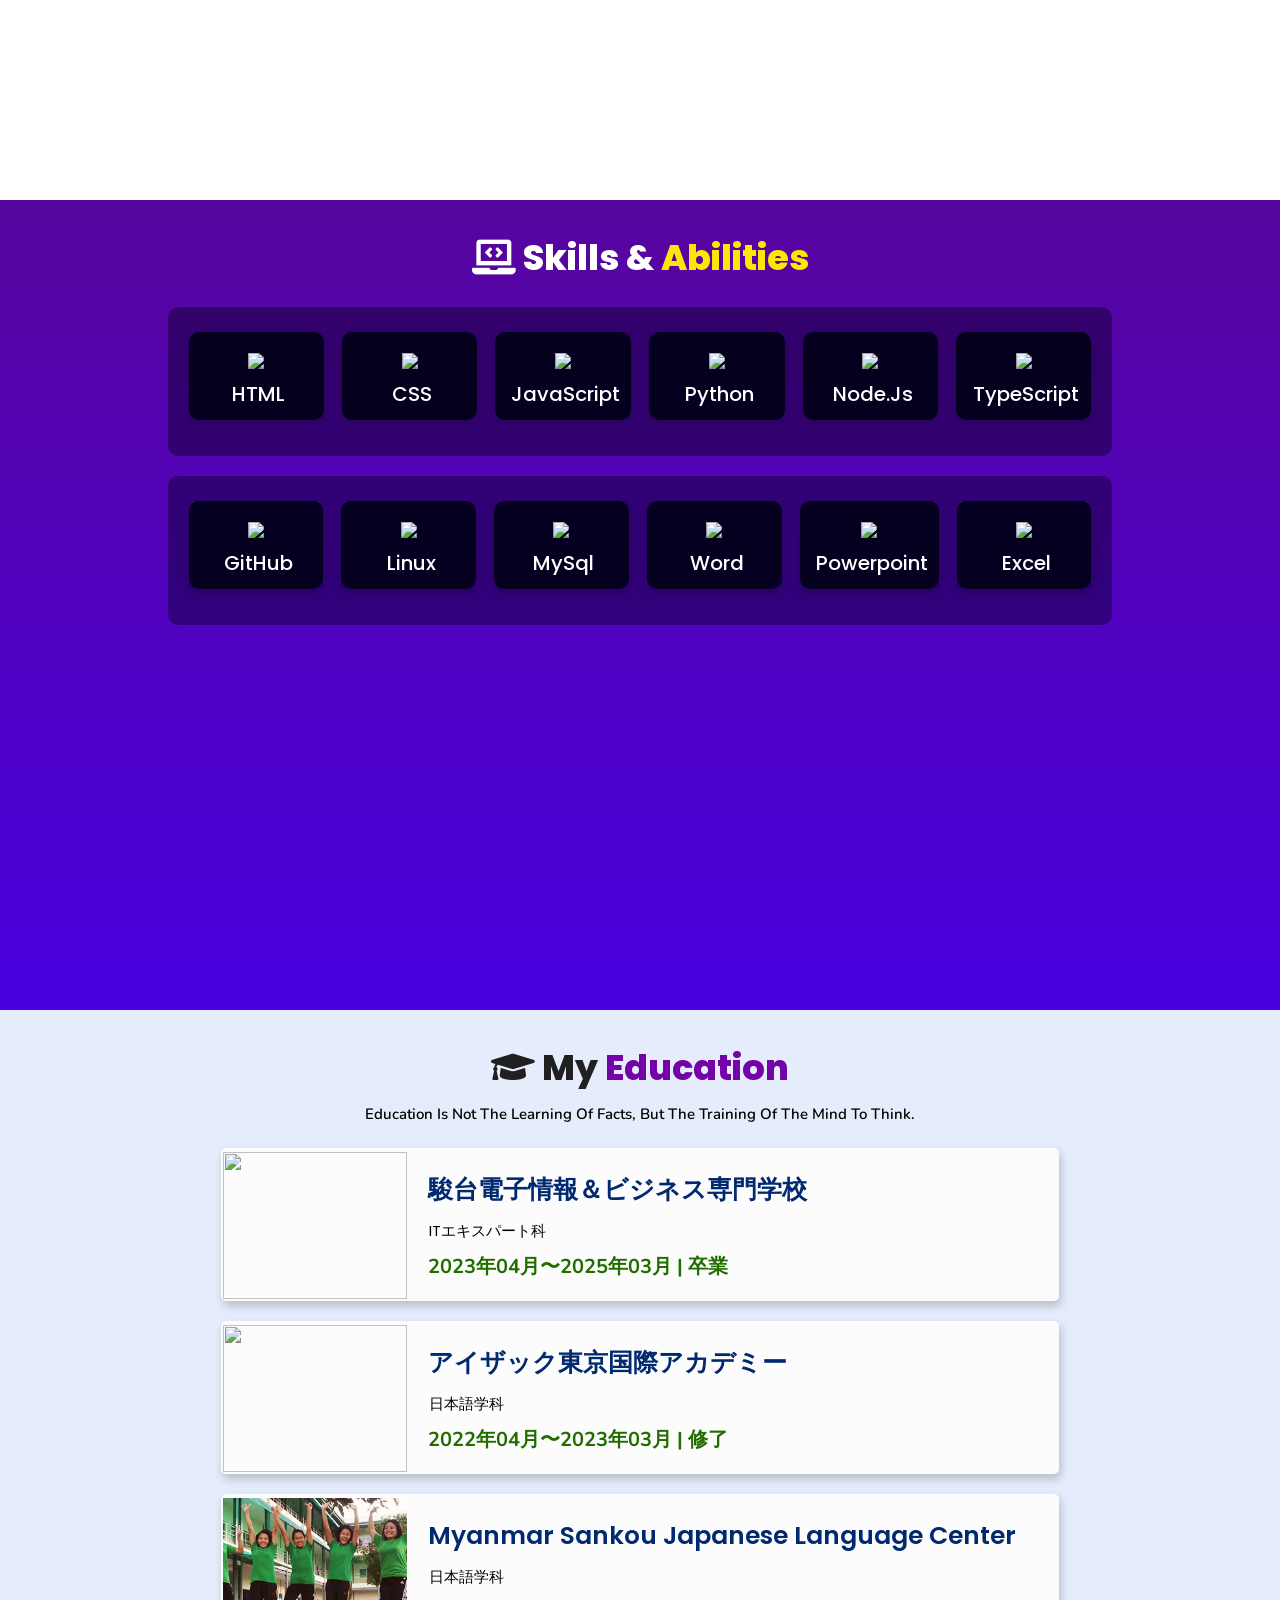
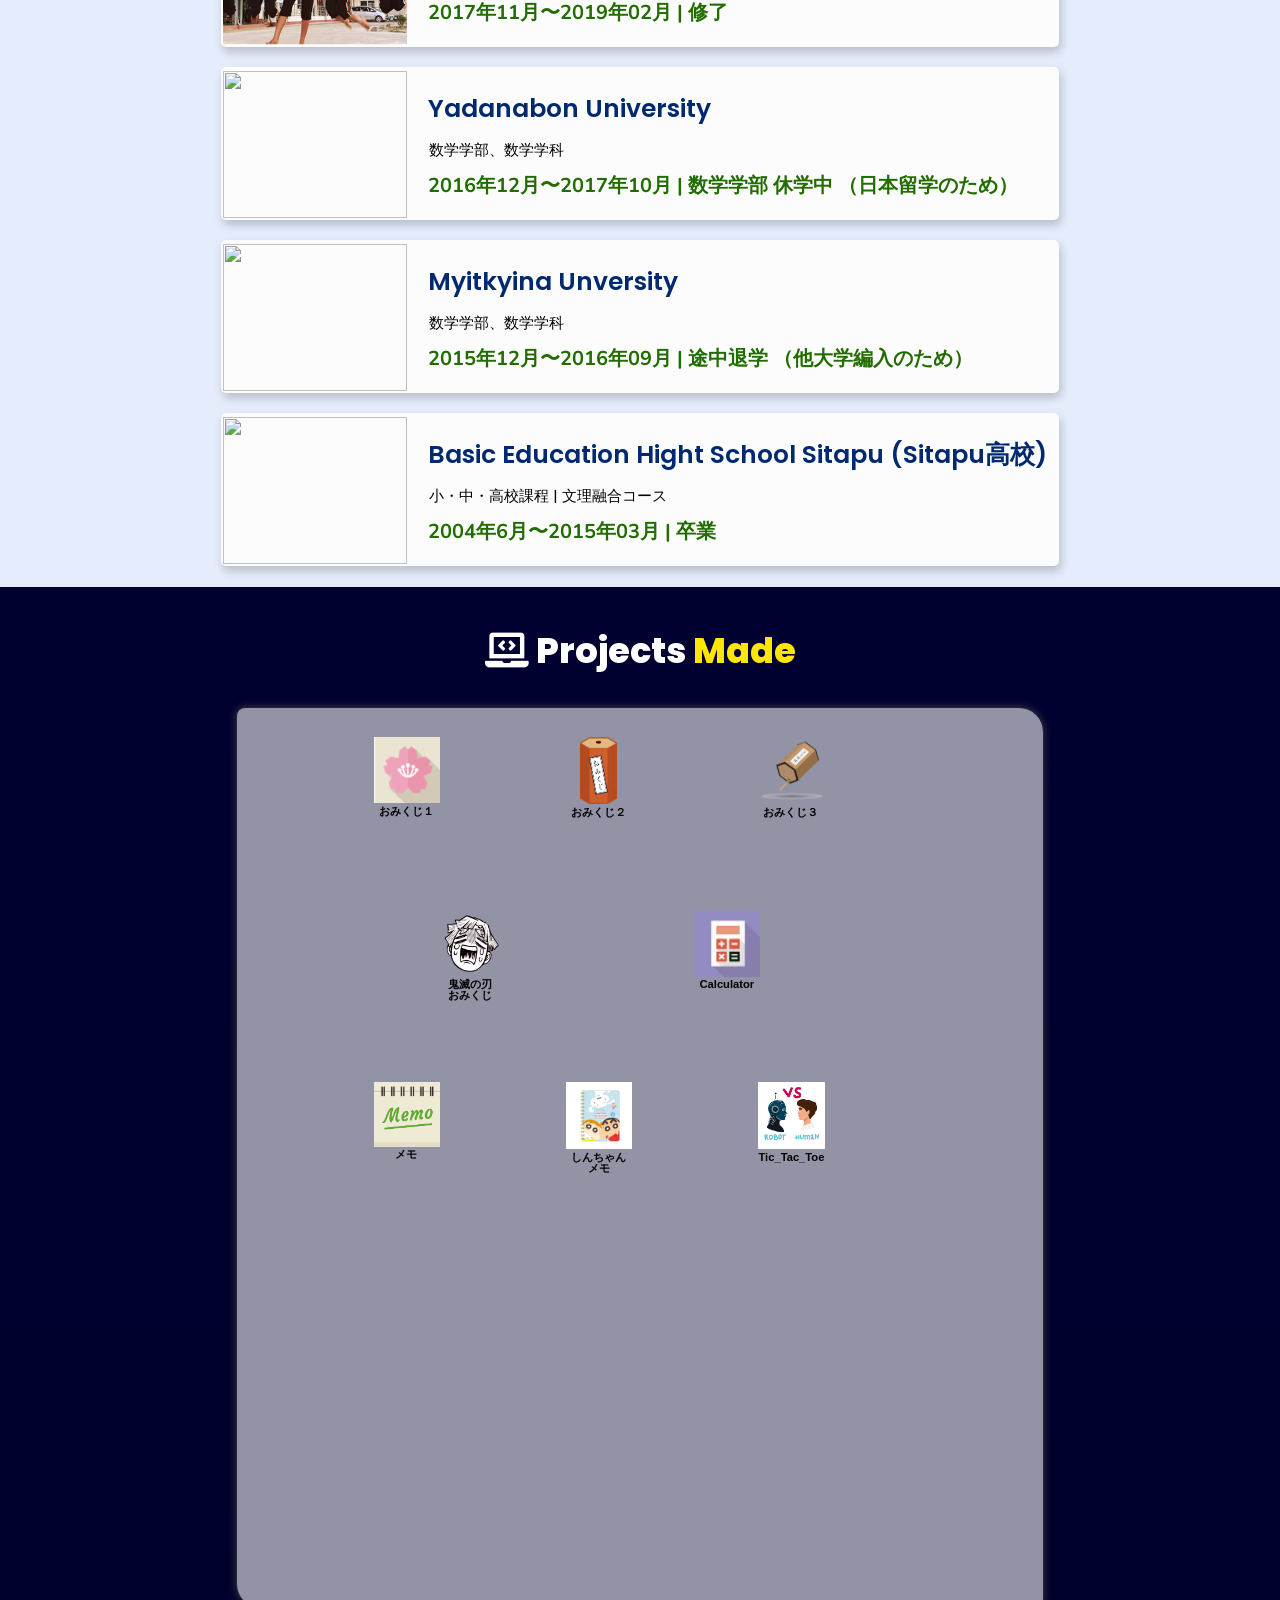
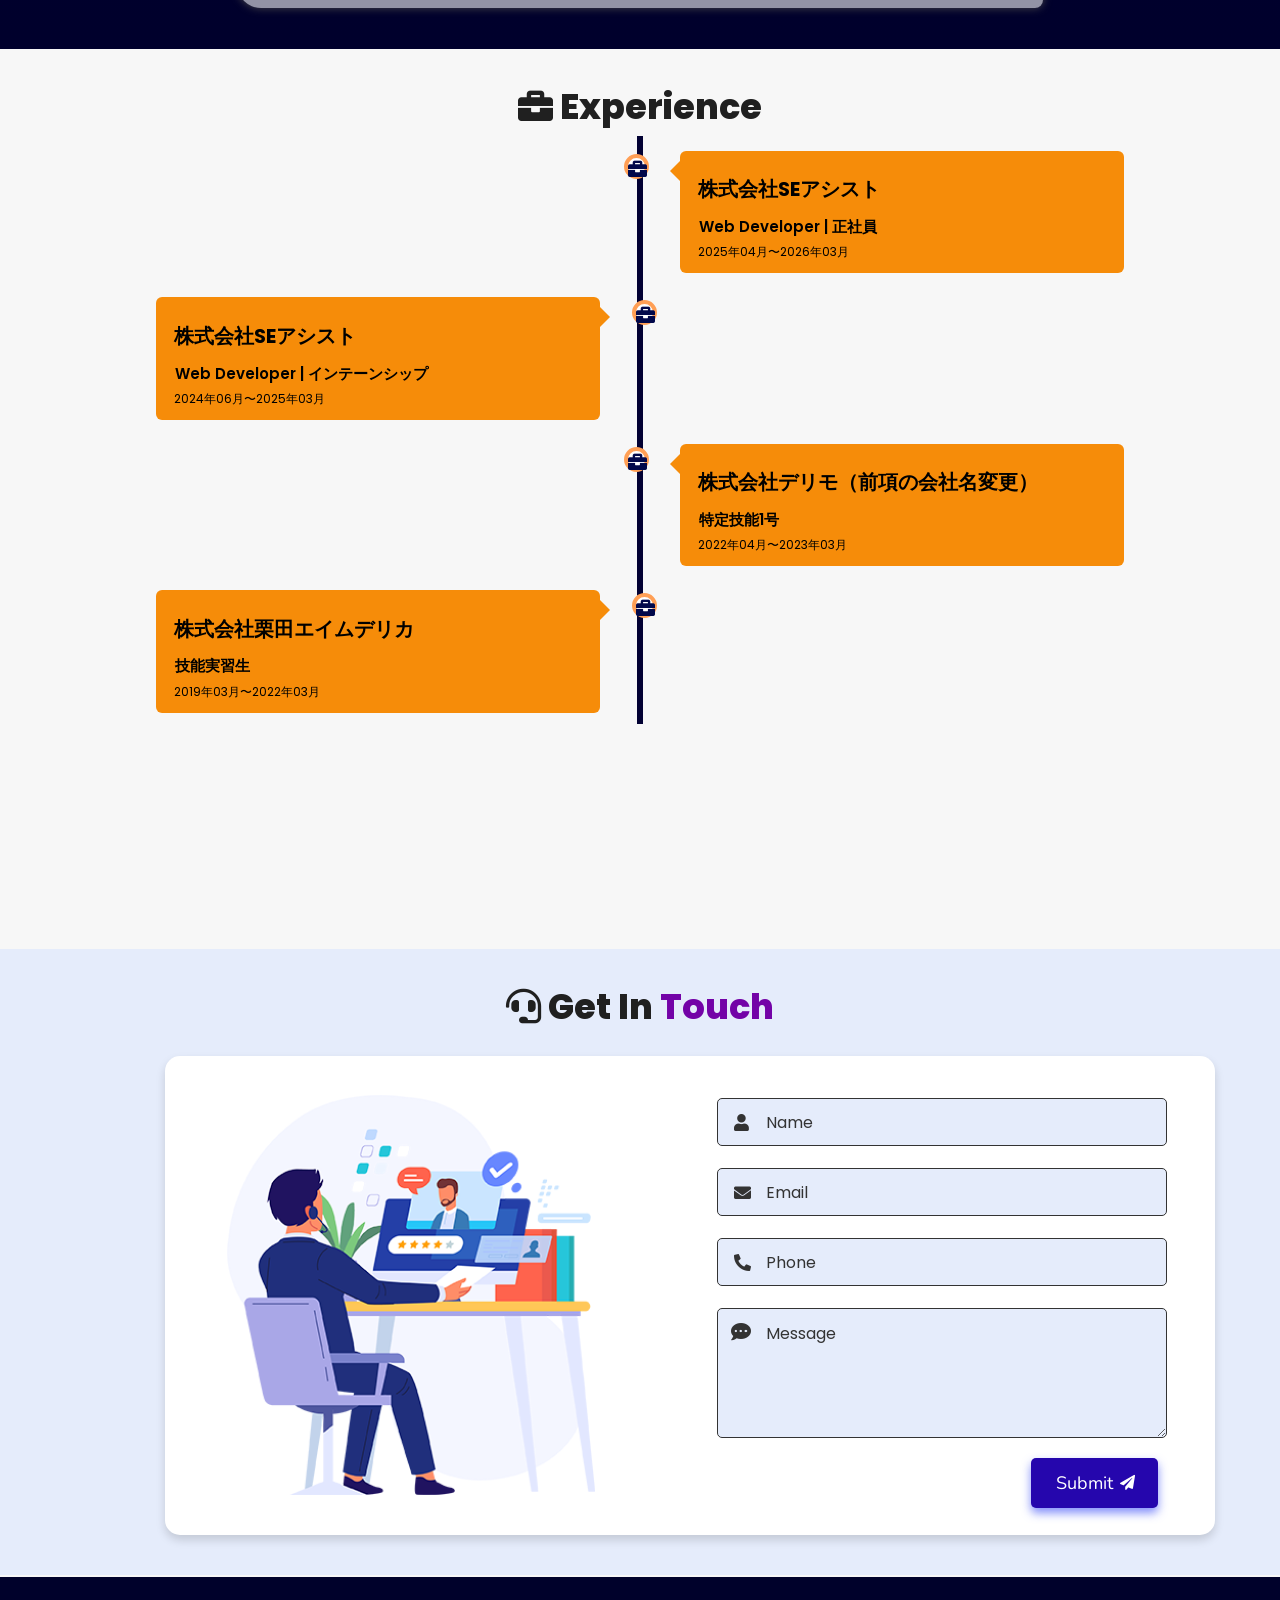
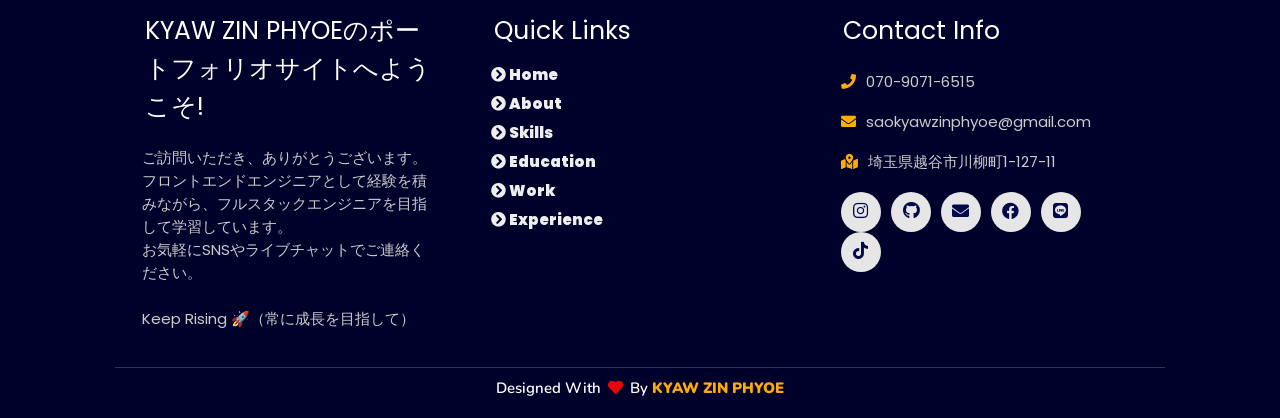
==== commit 9ea13916: "Update portfolio website" ====
--- a/index.html
+++ b/index.html
@@ -73,7 +73,7 @@
     <div class="row">
 
     <div class="image">
-        <img draggable="false" class="tilt" src="./assets/images/profile.heic" alt="">
+        <img draggable="false" class="tilt" src="./assets/images/kyawzinphyoe_profile.png" alt="">
     </div>
     <div class="content">
         <h3>KYAW ZIN PHYOE</h3>
@@ -242,7 +242,7 @@
 
       <div class="box">
         <div class="image">
-        <img draggable="false" src="http://myanmarsankou.com/_skins/free/img/video.jpg" alt="">
+        <img draggable="false" src="/assets/images/myanmarsankou.jpg" alt="">
         </div>
         <div class="content">
         <h3>Myanmar Sankou Japanese Language Center</h3>
